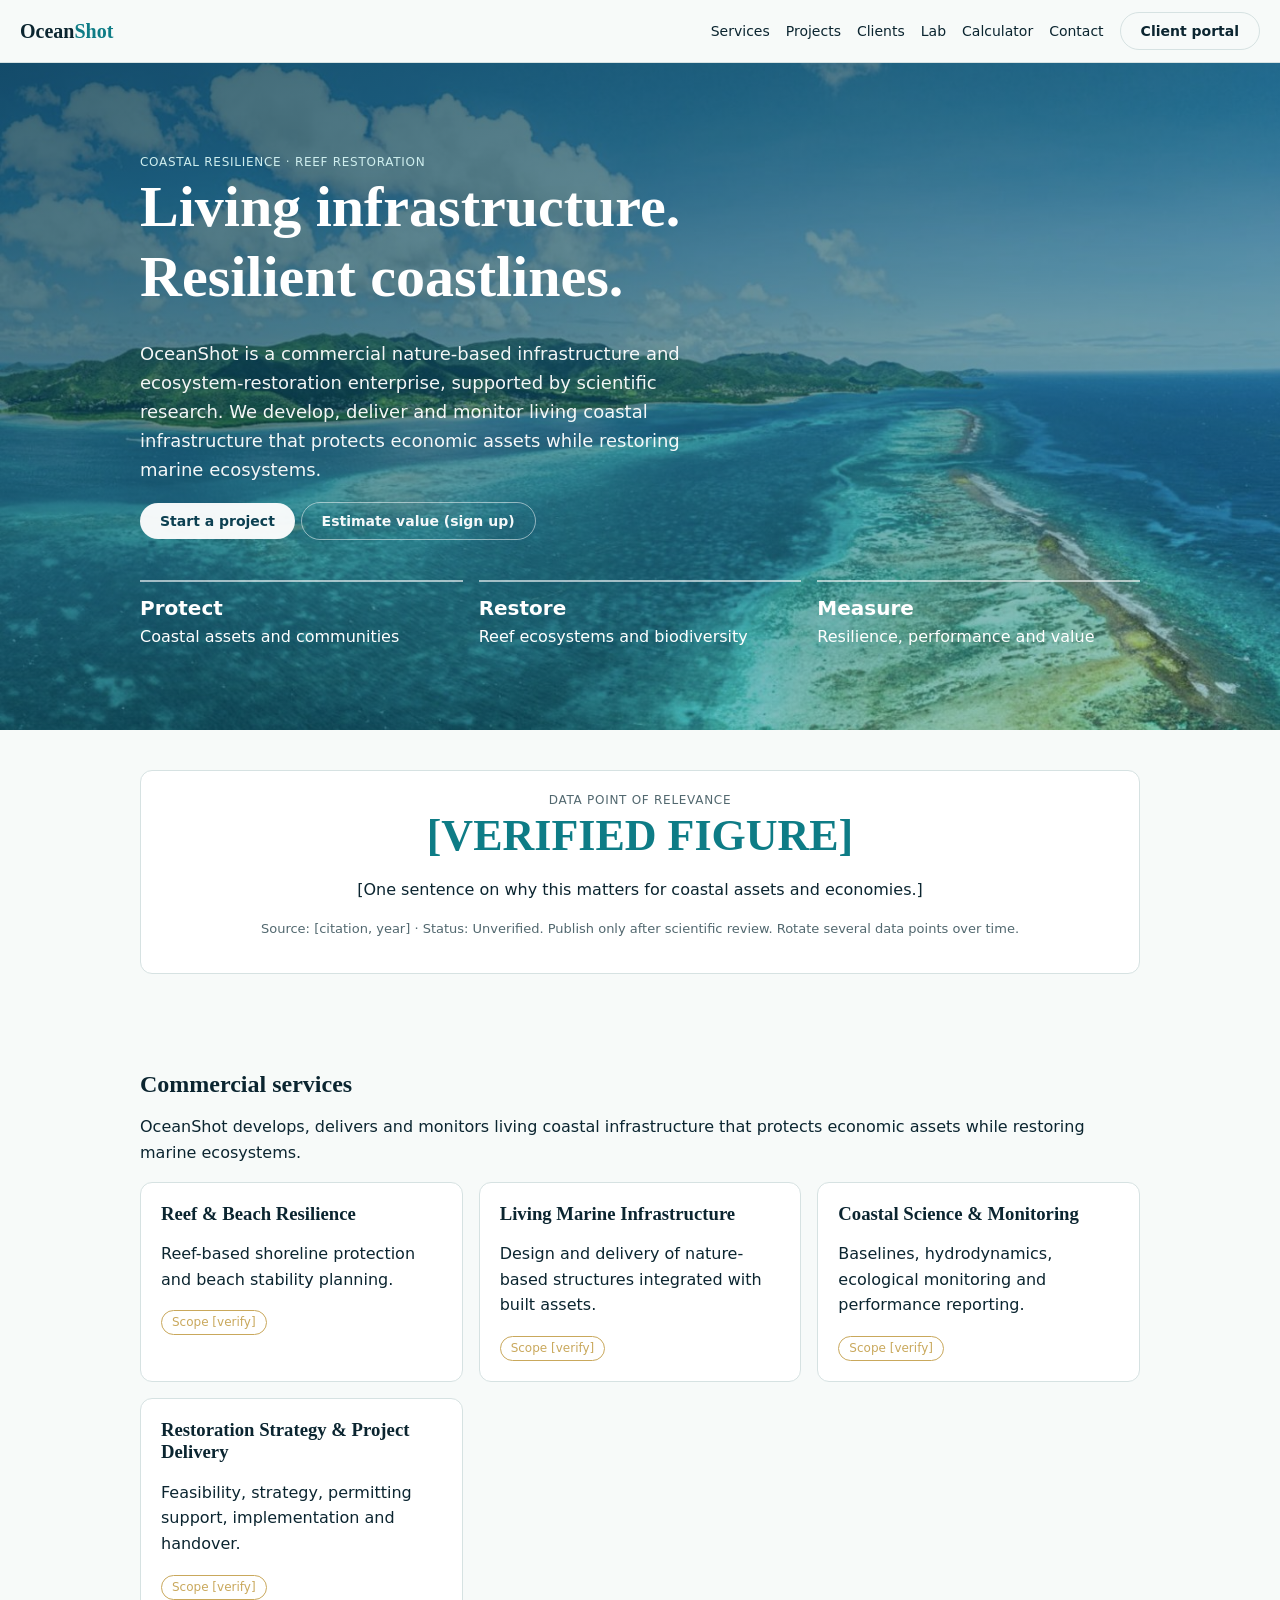
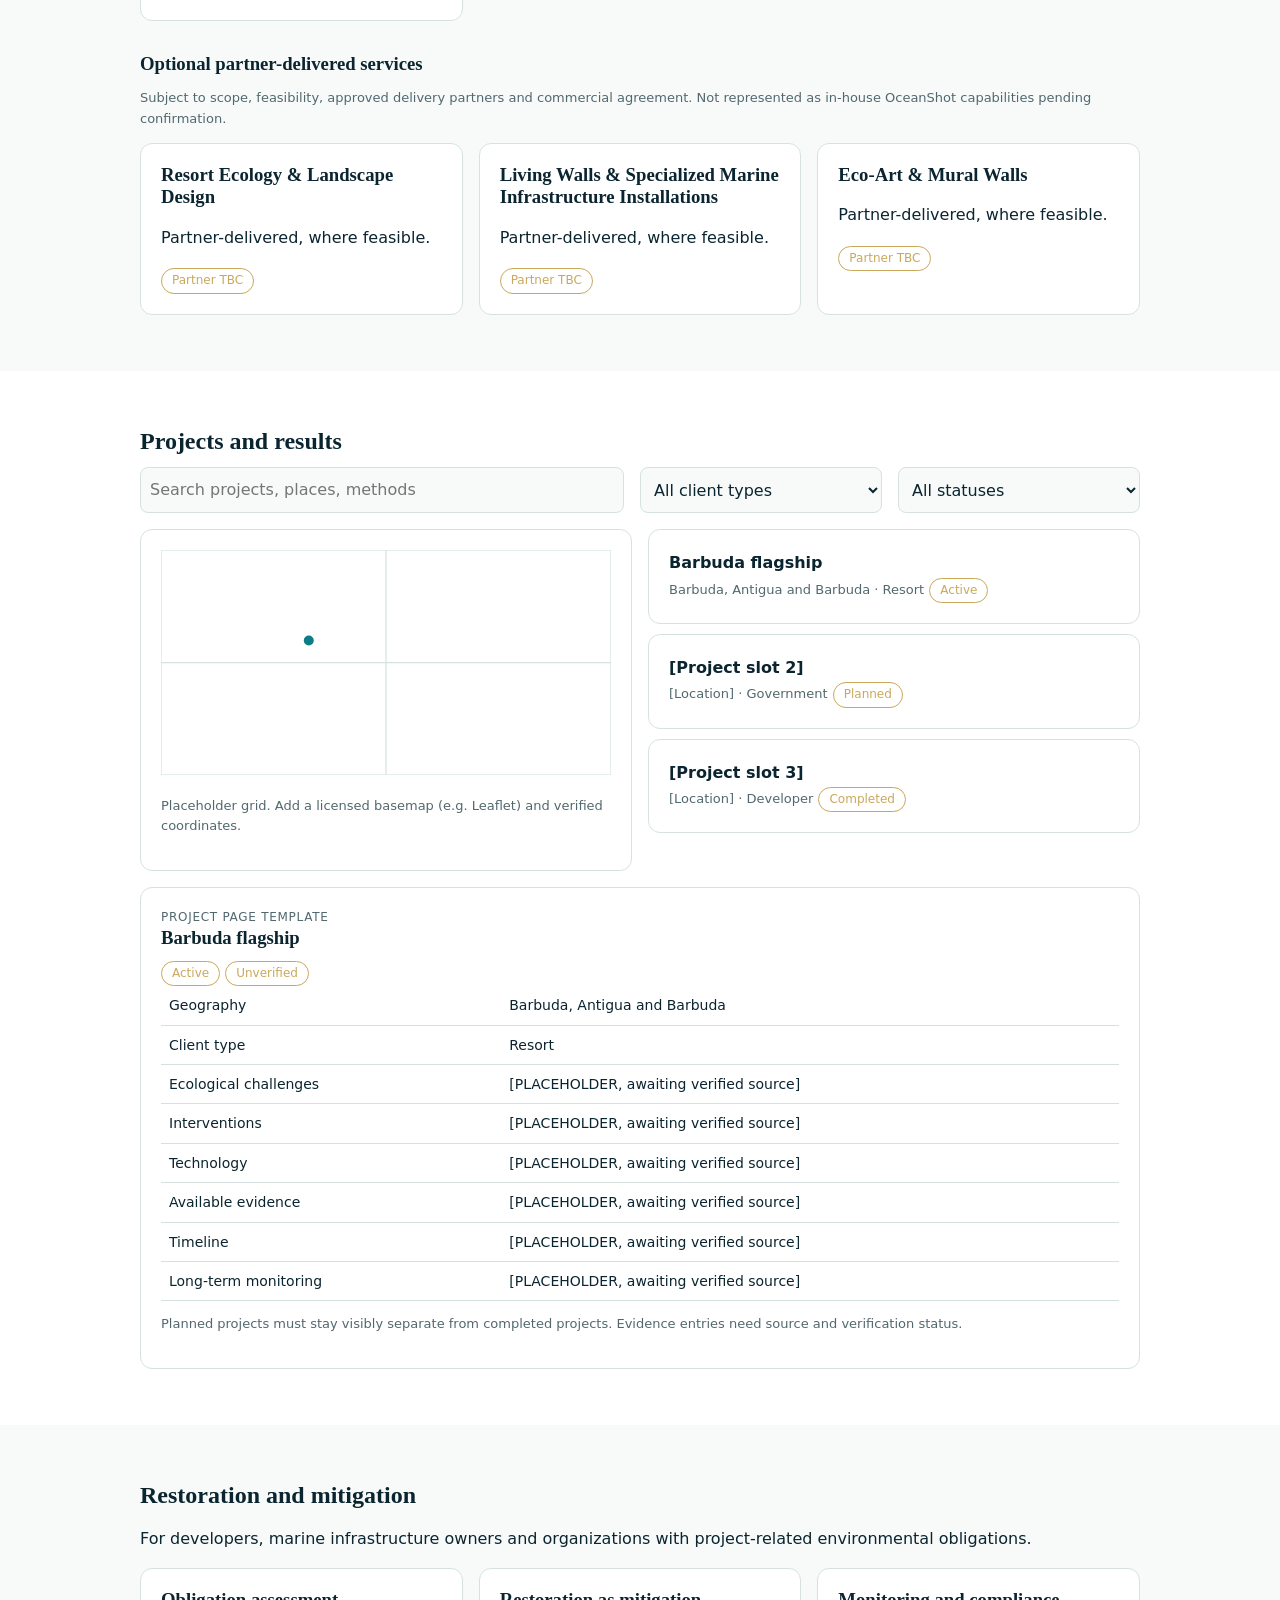
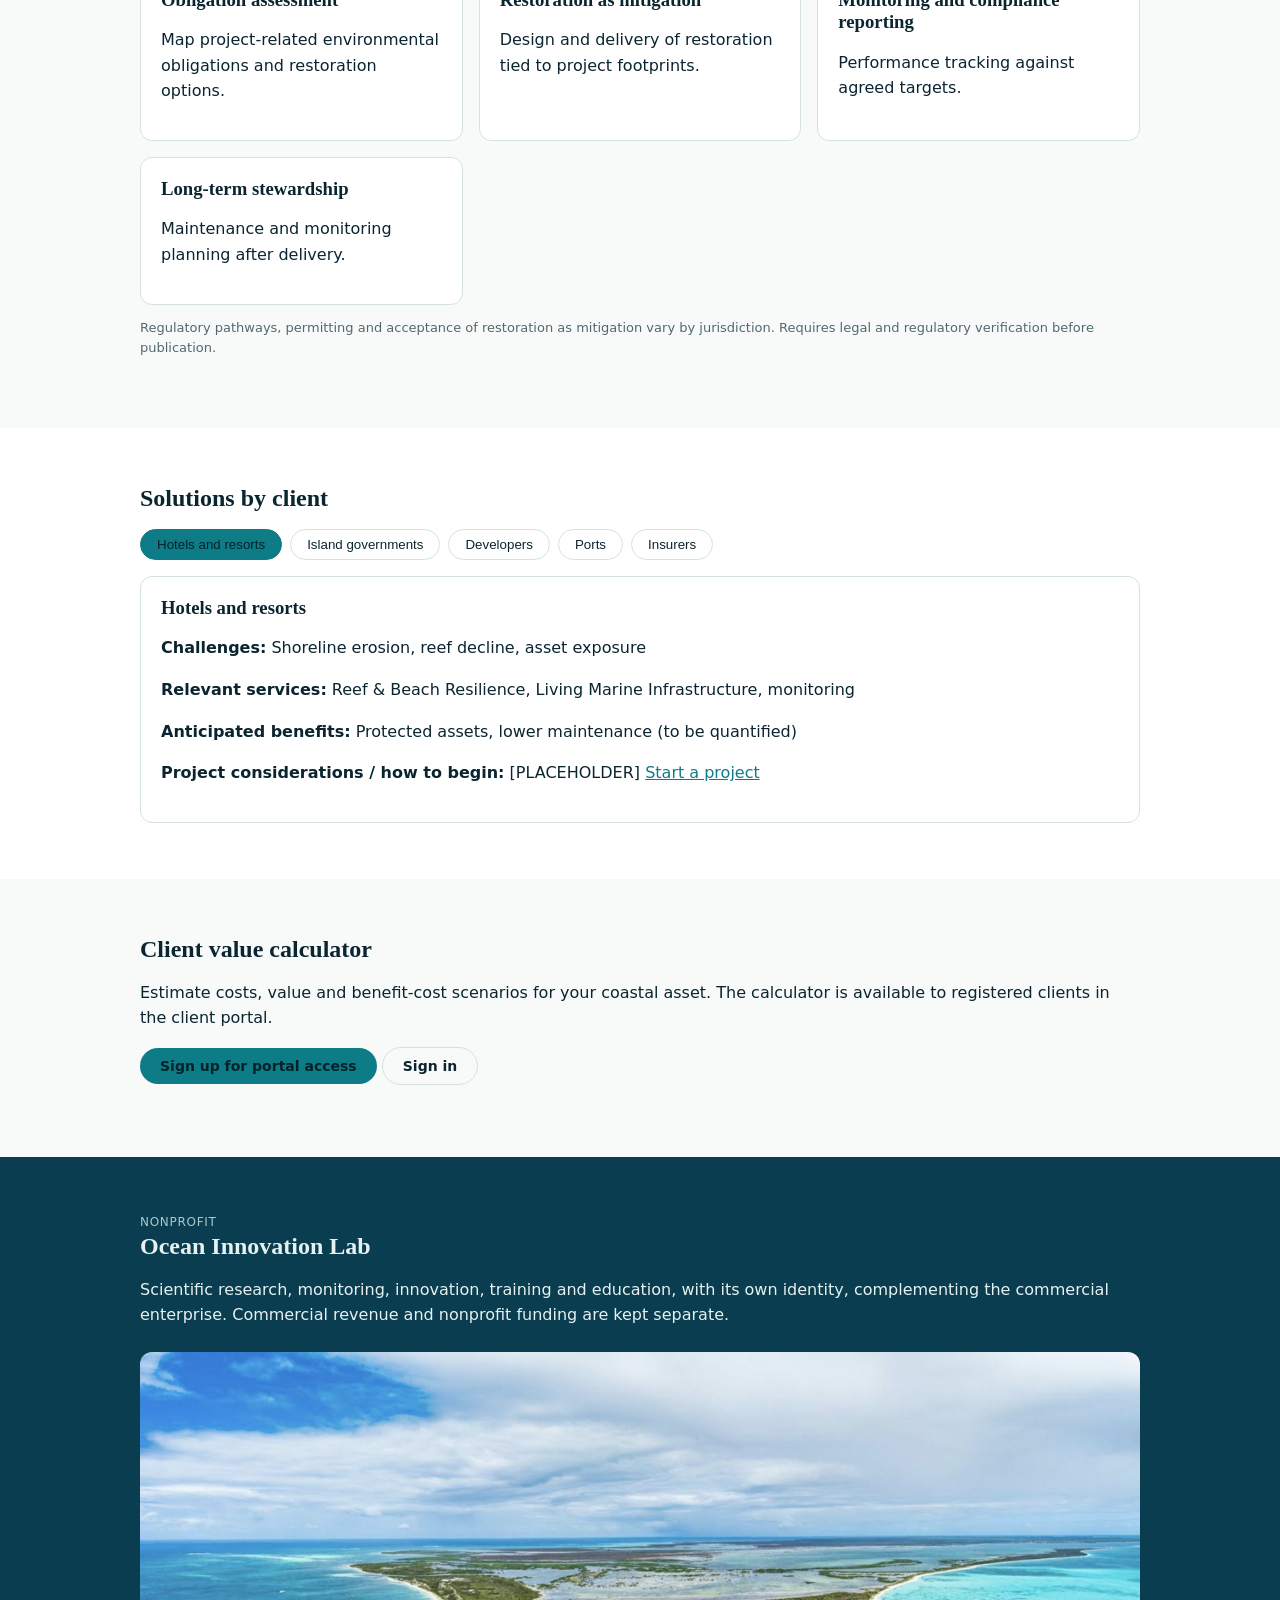
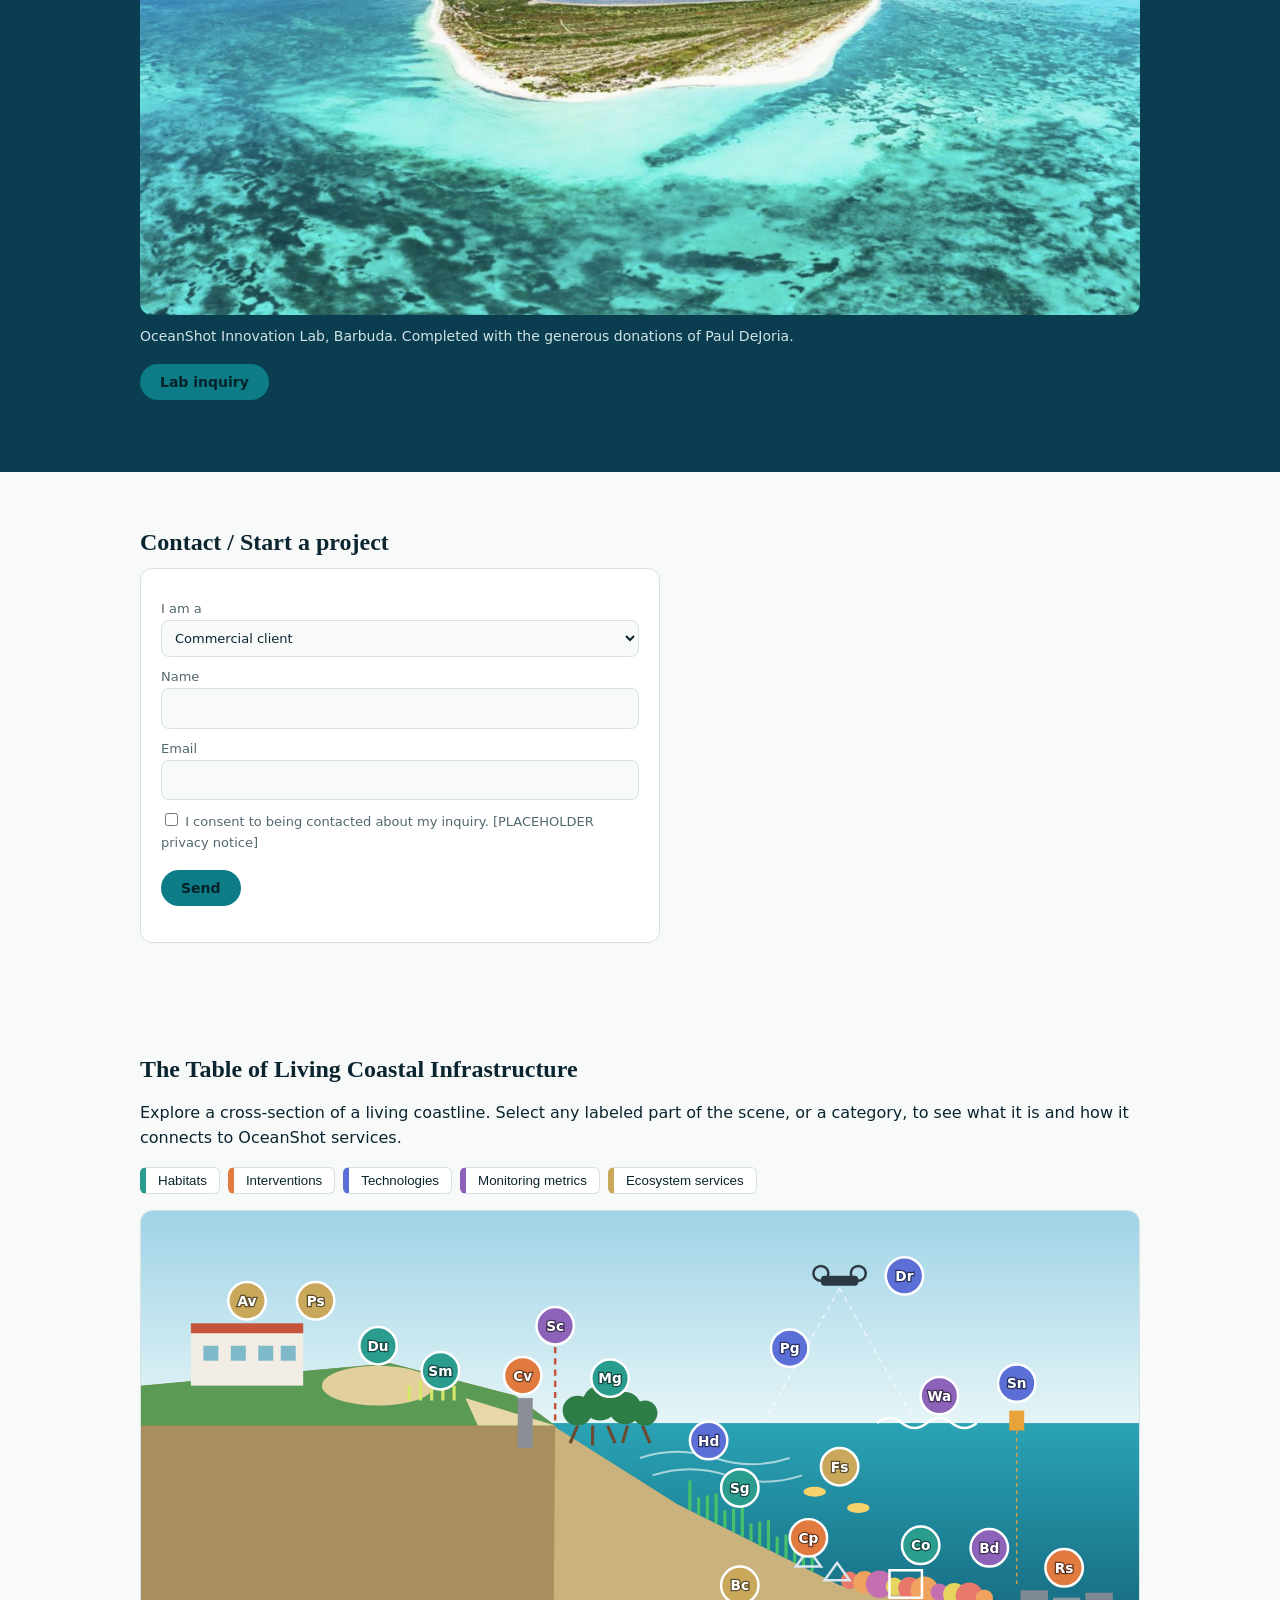
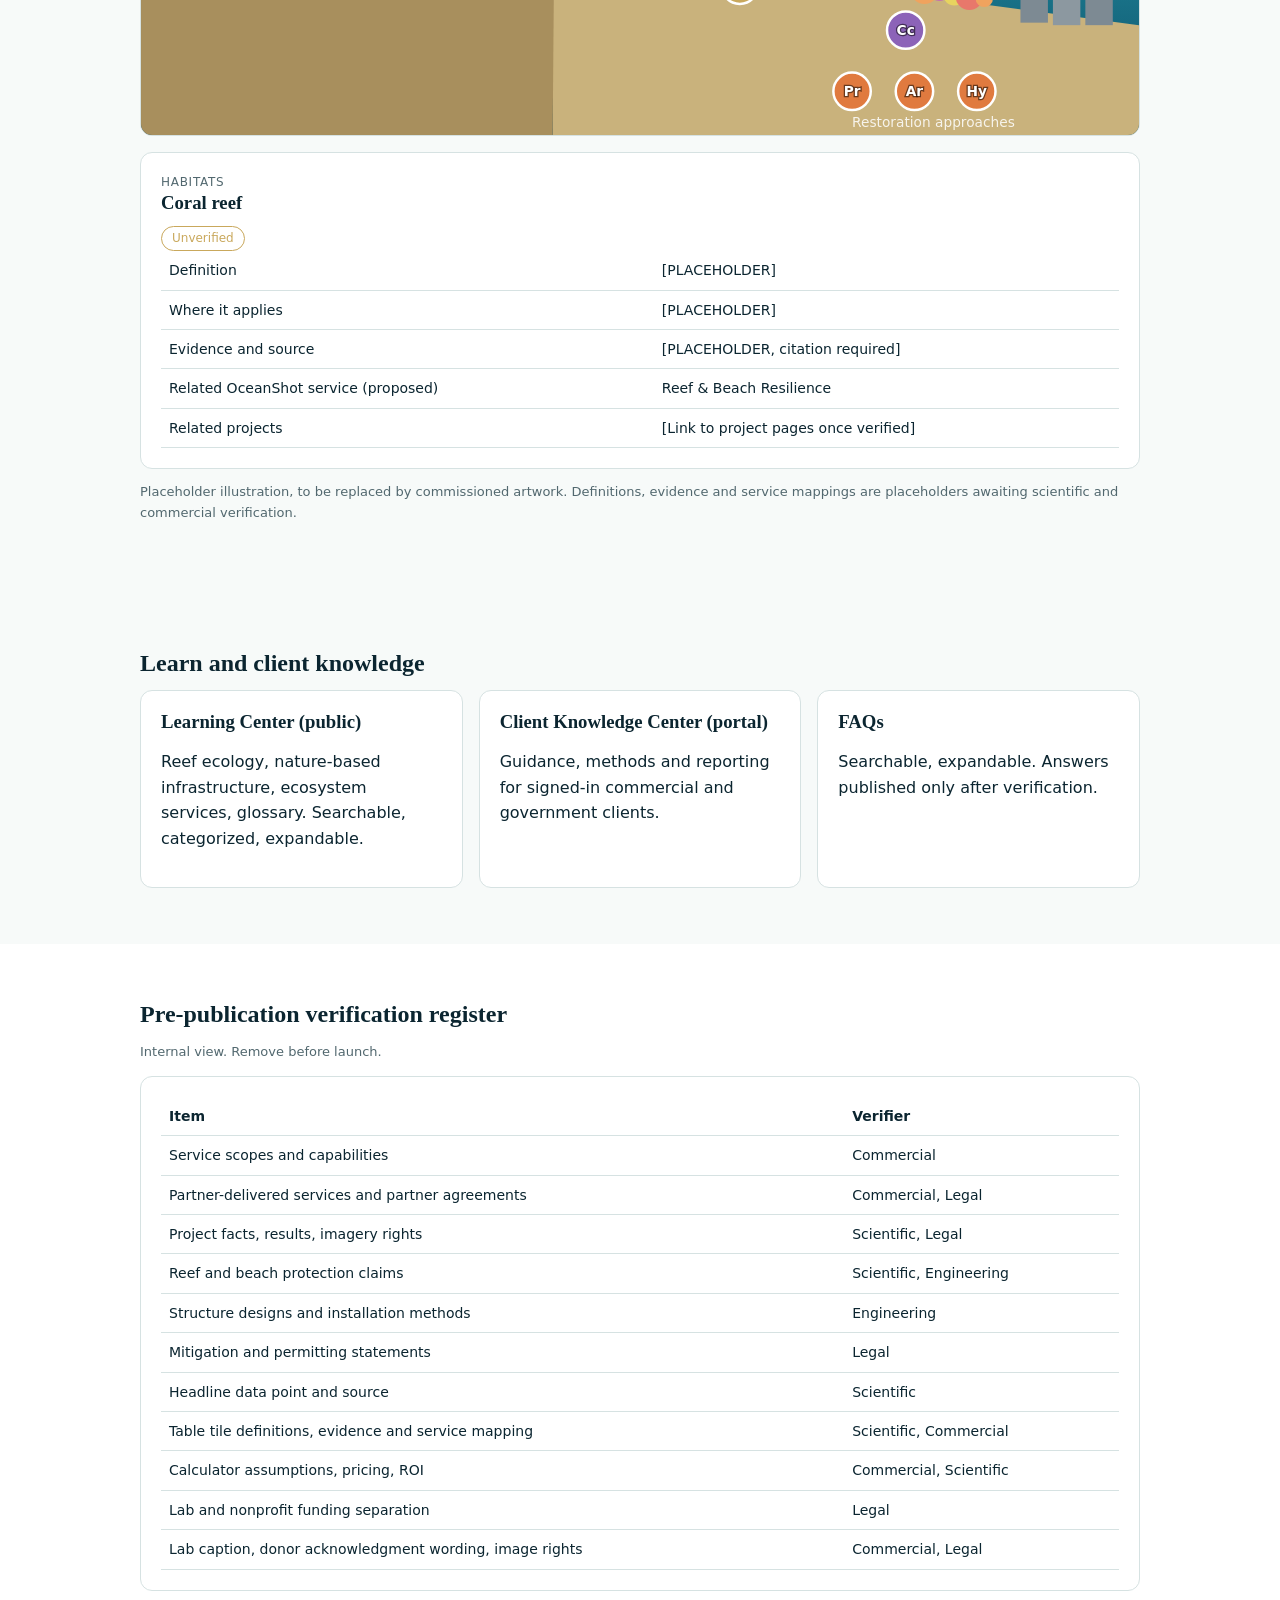
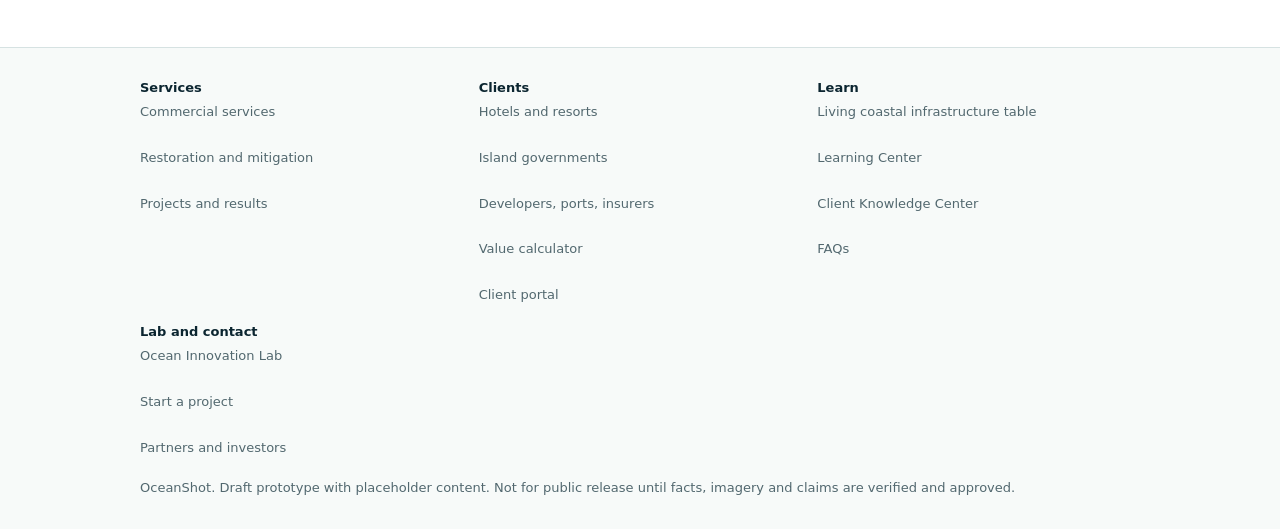
==== index.html @ cbbcb786 "Add files via upload" ====
<!DOCTYPE html>
<html lang="en"><head><meta charset="utf-8">
<meta name="viewport" content="width=device-width, initial-scale=1, viewport-fit=cover">
<title>OceanShot | Living infrastructure. Resilient coastlines.</title>
<meta name="description" content="OceanShot develops, delivers and monitors living coastal infrastructure that protects economic assets while restoring marine ecosystems.">
<meta property="og:title" content="OceanShot">
<meta property="og:description" content="Commercial nature-based infrastructure and ecosystem restoration, supported by scientific research.">
<meta property="og:image" content="assets/img/hero.jpg">
<link rel="stylesheet" href="assets/css/styles.css">
<script src="assets/js/main.js" defer></script>
</head><body>
<header><div class="logo">Ocean<span>Shot</span></div>
<nav><a href="#solutions" data-s>Services</a><a href="#projects" data-s>Projects</a><a href="#clients" data-s>Clients</a><a href="#lab" data-s>Lab</a><a href="#" id="navcalc">Calculator</a><a href="#contact" data-s>Contact</a></nav>
<button class="btn o" id="pbtn">Client portal</button></header>

<main id="site">
<div class="hero"><div class="wrap">
<div class="tag" style="color:#cfeeee">Coastal resilience · Reef restoration</div>
<h1>Living infrastructure. Resilient coastlines.</h1>
<p>OceanShot is a commercial nature-based infrastructure and ecosystem-restoration enterprise, supported by scientific research. We develop, deliver and monitor living coastal infrastructure that protects economic assets while restoring marine ecosystems.</p>
<p><a class="btn" href="#contact">Start a project</a> <button class="btn o" id="signup0">Estimate value (sign up)</button></p>
<div class="pmr"><div><b>Protect</b>Coastal assets and communities</div><div><b>Restore</b>Reef ecosystems and biodiversity</div><div><b>Measure</b>Resilience, performance and value</div></div>
</div></div>

<section id="datapoint" style="padding:40px 0"><div class="wrap"><div class="card" style="text-align:center"><div class="tag">Data point of relevance</div>
<div class="out" style="font-size:44px">[VERIFIED FIGURE]</div>
<p>[One sentence on why this matters for coastal assets and economies.]</p>
<p class="note">Source: [citation, year] · Status: Unverified. Publish only after scientific review. Rotate several data points over time.</p></div></div></section>

<section id="solutions"><div class="wrap"><h2>Commercial services</h2>
<p>OceanShot develops, delivers and monitors living coastal infrastructure that protects economic assets while restoring marine ecosystems.</p>
<div class="grid" id="svc"></div>
<h3 style="margin-top:32px">Optional partner-delivered services</h3>
<p class="note">Subject to scope, feasibility, approved delivery partners and commercial agreement. Not represented as in-house OceanShot capabilities pending confirmation.</p>
<div class="grid" id="opt"></div></div></section>

<section id="projects" style="background:var(--surf)"><div class="wrap"><h2>Projects and results</h2>
<div class="grid" style="grid-template-columns:2fr 1fr 1fr"><input id="q" placeholder="Search projects, places, methods"><select id="fc"><option value="">All client types</option><option>Resort</option><option>Government</option><option>Developer</option><option>Port</option><option>Insurer</option></select><select id="fs"><option value="">All statuses</option><option>Completed</option><option>Active</option><option>Planned</option></select></div>
<div class="grid" style="margin-top:16px;grid-template-columns:1fr 1fr"><div class="card"><svg id="map" viewBox="0 0 360 180" width="100%" role="img" aria-label="Project map"><rect width="360" height="180" fill="none" stroke="var(--line)"/><line x1="0" y1="90" x2="360" y2="90" stroke="var(--line)"/><line x1="180" y1="0" x2="180" y2="180" stroke="var(--line)"/></svg><p class="note">Placeholder grid. Add a licensed basemap (e.g. Leaflet) and verified coordinates.</p></div><div><div id="plist"></div></div></div>
<div class="card" id="pp" style="margin-top:16px"></div></div></section>

<section id="mitigation"><div class="wrap"><h2>Restoration and mitigation</h2>
<p>For developers, marine infrastructure owners and organizations with project-related environmental obligations.</p>
<div class="grid" id="mit"></div>
<p class="note">Regulatory pathways, permitting and acceptance of restoration as mitigation vary by jurisdiction. Requires legal and regulatory verification before publication.</p></div></section>

<section id="clients" style="background:var(--surf)"><div class="wrap"><h2>Solutions by client</h2><div class="ptabs" id="ctabs"></div><div class="card" id="cpane"></div></div></section>

<section id="calc"><div class="wrap"><h2>Client value calculator</h2>
<p>Estimate costs, value and benefit-cost scenarios for your coastal asset. The calculator is available to registered clients in the client portal.</p>
<p><button class="btn" id="signup1">Sign up for portal access</button> <button class="btn o" id="signin1">Sign in</button></p></div></section>

<section id="lab" class="lab"><div class="wrap"><div class="tag">Nonprofit</div><h2>Ocean Innovation Lab</h2>
<p>Scientific research, monitoring, innovation, training and education, with its own identity, complementing the commercial enterprise. Commercial revenue and nonprofit funding are kept separate.</p>
<figure><img src="assets/img/barbuda.jpg" alt="Aerial view of the Barbuda coastline, white sand beach and turquoise reef lagoon" loading="lazy"><figcaption>OceanShot Innovation Lab, Barbuda. Completed with the generous donations of Paul DeJoria.</figcaption></figure>
<p><a class="btn" href="#contact">Lab inquiry</a></p></div></section>

<section id="contact"><div class="wrap"><h2>Contact / Start a project</h2>
<div class="card" style="max-width:520px"><label>I am a<select><option>Commercial client</option><option>Government</option><option>Investor</option><option>Scientific collaborator</option><option>Educator</option><option>Other</option></select></label>
<label>Name<input></label><label>Email<input type="email"></label>
<label><input type="checkbox" style="width:auto"> I consent to being contacted about my inquiry. [PLACEHOLDER privacy notice]</label>
<p><button class="btn" onclick="this.textContent='Prototype: form not connected'">Send</button></p></div></div></section>
</main>

<main id="portal"><div class="wrap">
<div id="login" class="card" style="max-width:420px"><h2 id="lt">Client portal</h2>
<p class="note">Prototype. No real authentication. Connect a secure identity provider before any client data is used.</p>
<div id="sf" style="display:none"><label>Name<input></label><label>Organization and client type<input placeholder="e.g. resort, government, developer"></label></div><label>Email<input id="em" type="email" placeholder="client@example.com"></label>
<label>Password<input type="password"></label>
<p><button class="btn" id="go">Sign in (demo)</button> <a href="#" id="tog" class="note">New client? Request access</a> <button class="btn o" id="back">Back to site</button></p></div>
<div id="dash" style="display:none">
<h2>Welcome, <span id="who">client</span></h2><p class="note">Sample data. All values are placeholders.</p>
<div class="ptabs"><button class="on" data-p="p1">Overview</button><button data-p="p2">Documents</button><button data-p="p3">Calculator</button><button data-p="p4">Messages</button><button id="out">Sign out</button></div>
<div class="pane on" id="p1"><div class="grid">
<div class="card"><div class="tag">Project</div><h3>[Project name]</h3><span class="pill">Status: Planned</span></div>
<div class="card"><div class="tag">Phase progress</div><div class="bar"><i style="width:25%"></i></div><p class="note">Intake, diagnostic, proposal, delivery, monitoring</p></div>
<div class="card"><div class="tag">Next step</div><p>[PLACEHOLDER]</p></div></div></div>
<div class="pane" id="p2"><div class="card"><table><tr><th>Document</th><th>Status</th></tr><tr><td>Client assessment questionnaire</td><td>Template</td></tr><tr><td>Coastal resilience diagnostic</td><td>Template</td></tr><tr><td>Commercial proposal</td><td>Template</td></tr><tr><td>Client ROI summary</td><td>Template</td></tr></table></div></div>
<div class="pane" id="p3"><p class="note">Illustrative only. All defaults below are placeholder assumptions, not OceanShot pricing, ecological performance, or projected returns. Replace with verified inputs before any client use.</p>
<div class="grid"><div class="card">
<label>Client type<select id="ctype"><option>Hotel or resort</option><option>Government</option><option>Developer</option><option>Port</option><option>Insurer</option></select></label>
<label>Annual damage and maintenance cost (USD)<input id="dmg" type="number" value="100000"></label>
<label>Project cost (USD) [placeholder]<input id="cost" type="number" value="500000"></label>
<label>Annual monitoring cost (USD) [placeholder]<input id="mon" type="number" value="20000"></label>
<label>Assumed annual loss reduction, % [placeholder]<input id="red" type="number" value="30"></label>
<label>Discount rate, %<input id="dr" type="number" value="5"></label>
<label>Scenario<select id="scen"><option value="0.5">Conservative</option><option value="1" selected>Base case</option><option value="1.5">Optimistic</option></select></label>
</div><div class="card"><table id="res"></table><p class="note">Projection, not observed outcome. Sources of uncertainty: reef recovery rate, storm frequency, cost data, discount rate.</p></div></div></div></div>
<div class="pane" id="p4"><div class="card"><p>Secure messaging with the OceanShot team. [Not connected]</p></div></div>
</div></main>

<section id="table"><div class="wrap"><h2>The Table of Living Coastal Infrastructure</h2>
<p>Explore a cross-section of a living coastline. Select any labeled part of the scene, or a category, to see what it is and how it connects to OceanShot services.</p>
<div class="lg" id="tlg"></div><svg id="sc" viewBox="0 0 800 420" width="100%" role="group" aria-label="Interactive coastal scene. Select a labeled part for details.">
<defs><linearGradient id="sk" x1="0" y1="0" x2="0" y2="1"><stop offset="0" stop-color="#9fd3e6"/><stop offset="1" stop-color="#e6f5f7"/></linearGradient><linearGradient id="sw" x1="0" y1="0" x2="0" y2="1"><stop offset="0" stop-color="#2aa3b5"/><stop offset="1" stop-color="#0b4a63"/></linearGradient></defs>
<rect width="800" height="172" fill="url(#sk)"/><rect y="170" width="800" height="250" fill="url(#sw)"/>
<polygon points="330,172 430,235 560,300 800,332 800,420 330,420" fill="#c9b27c"/>
<polygon points="0,140 200,122 300,148 332,172 330,420 0,420" fill="#a88f5d"/>
<polygon points="0,140 200,122 300,148 332,172 0,172" fill="#5b9a55"/>
<g data-i="21"><rect x="40" y="96" width="90" height="44" fill="#f1ede4"/><rect x="40" y="90" width="90" height="8" fill="#c4553b"/><g fill="#7fb8c9"><rect x="50" y="108" width="12" height="12"/><rect x="72" y="108" width="12" height="12"/><rect x="94" y="108" width="12" height="12"/><rect x="112" y="108" width="12" height="12"/></g></g>
<g data-i="4"><ellipse cx="190" cy="140" rx="45" ry="16" fill="#e2cf9c"/><polygon points="260,150 332,172 270,172" fill="#e8d8a8"/></g>
<g data-i="3"><path d="M215 152v-12M224 152v-16M233 152v-11M242 152v-15M251 152v-12" stroke="#d6e86a" stroke-width="2.5" fill="none"/></g>
<g data-i="10"><rect x="302" y="150" width="12" height="40" fill="#8a8f96"/></g>
<g data-i="2"><path d="M350 172l-6 14M362 172v16M374 172l6 14M390 172l-4 14M402 172l6 14" stroke="#6b4a2f" stroke-width="2.5" fill="none"/><g fill="#2f7d46"><circle cx="350" cy="160" r="12"/><circle cx="368" cy="154" r="14"/><circle cx="388" cy="158" r="13"/><circle cx="404" cy="162" r="10"/></g></g>
<g data-i="1" id="sg" stroke="#47c26a" stroke-width="2.5" fill="none"></g>
<g data-i="0" id="cr"></g>
<g data-i="6"><rect x="705" y="304" width="22" height="26" fill="#7d8a93"/><rect x="731" y="310" width="22" height="22" fill="#8c98a0"/><rect x="757" y="306" width="22" height="26" fill="#7d8a93"/></g>
<g data-i="5" stroke="#d9e8ef" fill="none" stroke-width="2"><path d="M525 285l10-14 10 14zM548 296l10-14 10 14z"/></g>
<g data-i="11"><rect x="545" y="52" width="30" height="8" rx="3" fill="#2b3a42"/><circle cx="545" cy="50" r="6" fill="none" stroke="#2b3a42" stroke-width="2"/><circle cx="575" cy="50" r="6" fill="none" stroke="#2b3a42" stroke-width="2"/></g>
<g data-i="12" stroke="#fff" stroke-dasharray="4 4" opacity=".8" fill="none"><path d="M560 62L500 168M560 62L620 168"/></g>
<g data-i="13" stroke="#fff" opacity=".6" fill="none" stroke-width="1.5"><path d="M400 198q30-10 60 0t60 0M410 212q30-10 60 0t60 0"/></g>
<g data-i="14"><rect x="696" y="160" width="12" height="16" fill="#e8a43a"/><line x1="702" y1="176" x2="702" y2="300" stroke="#e8a43a" stroke-dasharray="3 3"/></g>
<g data-i="17" stroke="#fff" fill="none" stroke-width="2"><path d="M590 170q10-8 20 0t20 0t20 0t20 0"/></g>
<g data-i="20" fill="#f6d26b"><ellipse cx="540" cy="225" rx="9" ry="4"/><ellipse cx="575" cy="238" rx="9" ry="4"/></g>
<g data-i="18" stroke="#c4553b" stroke-dasharray="5 4" stroke-width="2"><line x1="332" y1="100" x2="332" y2="172"/></g>
<g data-i="15" fill="none" stroke="#fff" stroke-width="2"><rect x="600" y="288" width="26" height="22"/></g>
<text x="570" y="414" fill="#fff" font-size="11" opacity=".85">Restoration approaches</text>
</svg>
<div class="card" id="td" aria-live="polite"></div>
<p class="note">Placeholder illustration, to be replaced by commissioned artwork. Definitions, evidence and service mappings are placeholders awaiting scientific and commercial verification.</p></div></section>
<section id="learn"><div class="wrap"><h2>Learn and client knowledge</h2><div class="grid">
<div class="card"><h3>Learning Center (public)</h3><p>Reef ecology, nature-based infrastructure, ecosystem services, glossary. Searchable, categorized, expandable.</p></div>
<div class="card"><h3>Client Knowledge Center (portal)</h3><p>Guidance, methods and reporting for signed-in commercial and government clients.</p></div>
<div class="card"><h3>FAQs</h3><p>Searchable, expandable. Answers published only after verification.</p></div></div></div></section>
<section id="reg" style="background:var(--surf)"><div class="wrap"><h2>Pre-publication verification register</h2><p class="note">Internal view. Remove before launch.</p><div class="card"><table id="vr"></table></div></div></section>
<footer><div class="wrap"><div class="grid" style="margin-bottom:20px">
<div><b>Services</b><br><a href="#solutions" data-s>Commercial services</a><br><a href="#mitigation" data-s>Restoration and mitigation</a><br><a href="#projects" data-s>Projects and results</a></div>
<div><b>Clients</b><br><a href="#clients" data-s>Hotels and resorts</a><br><a href="#clients" data-s>Island governments</a><br><a href="#clients" data-s>Developers, ports, insurers</a><br><a href="#" id="fcalc">Value calculator</a><br><a href="#" id="fport">Client portal</a></div>
<div><b>Learn</b><br><a href="#table" data-s>Living coastal infrastructure table</a><br><a href="#learn" data-s>Learning Center</a><br><a href="#learn" data-s>Client Knowledge Center</a><br><a href="#learn" data-s>FAQs</a></div>
<div><b>Lab and contact</b><br><a href="#lab" data-s>Ocean Innovation Lab</a><br><a href="#contact" data-s>Start a project</a><br><a href="#contact" data-s>Partners and investors</a></div></div>
OceanShot. Draft prototype with placeholder content. Not for public release until facts, imagery and claims are verified and approved.</div></footer>
</body></html>
---- assets/css/styles.css ----
:root{--bg:#f7faf9;--surf:#fff;--ink:#0b2530;--mute:#52686f;--line:#d6e2e2;--teal:#0e7c86;--deep:#0a3d4f;--sand:#c9a85c;--ok:#1d7a4d;box-sizing:border-box;padding-top:env(safe-area-inset-top,0px);padding-bottom:env(safe-area-inset-bottom,0px)}
@media (prefers-color-scheme:dark){:root:not([data-theme="light"]){--bg:#071a21;--surf:#0d2630;--ink:#e6f1f1;--mute:#93aeb3;--line:#1d3f4a;--teal:#3fc1c9;--deep:#0a3d4f;--sand:#d9bb70;--ok:#5fd19a}}
:root[data-theme="dark"]{--bg:#071a21;--surf:#0d2630;--ink:#e6f1f1;--mute:#93aeb3;--line:#1d3f4a;--teal:#3fc1c9;--deep:#0a3d4f;--sand:#d9bb70;--ok:#5fd19a}
*{box-sizing:border-box}html{scroll-padding-top:70px}
body{margin:0;background:var(--bg);color:var(--ink);font:16px/1.6 system-ui,-apple-system,"Segoe UI",sans-serif}
h1,h2,h3{font-family:Georgia,"Times New Roman",serif;line-height:1.2;margin:0 0 .5em}
a{color:var(--teal)}
header{position:sticky;top:0;z-index:5;background:var(--bg);border-bottom:1px solid var(--line);display:flex;align-items:center;gap:16px;padding:12px 20px;flex-wrap:wrap}
.logo{font:700 20px Georgia,serif;margin-right:auto}.logo span{color:var(--teal)}
nav{display:flex;gap:16px;flex-wrap:wrap;font-size:14px}nav a{text-decoration:none;color:var(--ink)}
.btn{background:var(--teal);color:#04222a;border:0;border-radius:999px;padding:10px 20px;font:600 14px system-ui;cursor:pointer;text-decoration:none;display:inline-block}
.btn.o{background:none;color:var(--ink);border:1px solid var(--line)}
.wrap{max-width:1040px;margin:0 auto;padding:0 20px}
.hero{background:linear-gradient(160deg,rgba(10,61,79,.8),rgba(14,124,134,.35)),url(../img/hero.jpg) center/cover no-repeat #0a3d4f;color:#fff;padding:90px 0 80px}
.hero h1{font-size:clamp(34px,6vw,58px);max-width:700px}.hero p{max-width:600px;font-size:18px;opacity:.95}
.hero .btn{background:#fff;color:#0a3d4f}.hero .btn.o{background:none;color:#fff;border-color:#ffffff88}
.pmr{display:grid;grid-template-columns:repeat(auto-fit,minmax(200px,1fr));gap:16px;margin-top:40px}
.pmr div{border-top:2px solid #ffffff99;padding-top:10px}.pmr b{font-size:20px;display:block}
section{padding:56px 0}
.grid{display:grid;grid-template-columns:repeat(auto-fit,minmax(240px,1fr));gap:16px}
.card{background:var(--surf);border:1px solid var(--line);border-radius:12px;padding:20px}
.tag{font-size:12px;letter-spacing:.06em;text-transform:uppercase;color:var(--mute)}
.pill{display:inline-block;font-size:12px;border:1px solid var(--sand);color:var(--sand);border-radius:999px;padding:2px 10px}
.note{font-size:13px;color:var(--mute)}
label{display:block;font-size:13px;color:var(--mute);margin-top:10px}
input,select{width:100%;padding:9px;border:1px solid var(--line);border-radius:8px;background:var(--bg);color:var(--ink);font:inherit}
table{width:100%;border-collapse:collapse;font-size:14px}td,th{padding:8px;border-bottom:1px solid var(--line);text-align:left}
.out{font:700 26px Georgia,serif;color:var(--teal)}
.lab{background:var(--deep);color:#e6f1f1}.lab .tag,.lab .note{color:#a9c8cc}
footer a{display:block;text-decoration:none;color:var(--mute);margin-top:4px}footer b{color:var(--ink)}footer{border-top:1px solid var(--line);padding:30px 0;font-size:13px;color:var(--mute)}
#portal{display:none;padding:32px 0}
.ptabs{display:flex;gap:8px;flex-wrap:wrap;margin:16px 0}.ptabs button{border:1px solid var(--line);background:var(--surf);color:var(--ink);border-radius:999px;padding:7px 16px;cursor:pointer}
.ptabs button.on{background:var(--teal);color:#04222a;border-color:var(--teal)}
.pane{display:none}.pane.on{display:block}
.bar{height:8px;background:var(--line);border-radius:4px}.bar i{display:block;height:100%;width:0;background:var(--teal);border-radius:4px}
.tb{display:grid;grid-template-columns:repeat(auto-fill,minmax(92px,1fr));gap:8px;margin:16px 0}
.tl{background:var(--surf);border:1px solid var(--line);border-top:4px solid var(--c);border-radius:8px;padding:8px;cursor:pointer;text-align:left;color:var(--ink);font:inherit;min-height:88px}
.tl small{color:var(--mute);font-size:11px}.tl b{font:700 24px Georgia,serif;display:block}.tl span{font-size:12px;line-height:1.2;display:block}
.tl:focus-visible,.tl.on{outline:2px solid var(--teal)}.tl.dim{opacity:.25}
.lg{display:flex;gap:8px;flex-wrap:wrap}.lg button{border:1px solid var(--line);border-left:6px solid var(--c);background:var(--surf);color:var(--ink);padding:5px 12px;border-radius:6px;cursor:pointer}.lg button.on{outline:2px solid var(--teal)}
#sc{display:block;border:1px solid var(--line);border-radius:12px;margin:16px 0}#sc [data-i]{cursor:pointer}#sc .dim{opacity:.2}#sc .on{filter:drop-shadow(0 0 4px #fff)}#sc .bd:focus-visible circle{stroke:#000;stroke-width:3}

.lab figure{margin:24px 0 0}.lab img{width:100%;height:auto;border-radius:12px;display:block}.lab figcaption{font-size:14px;margin-top:10px;color:#cfe3e5}
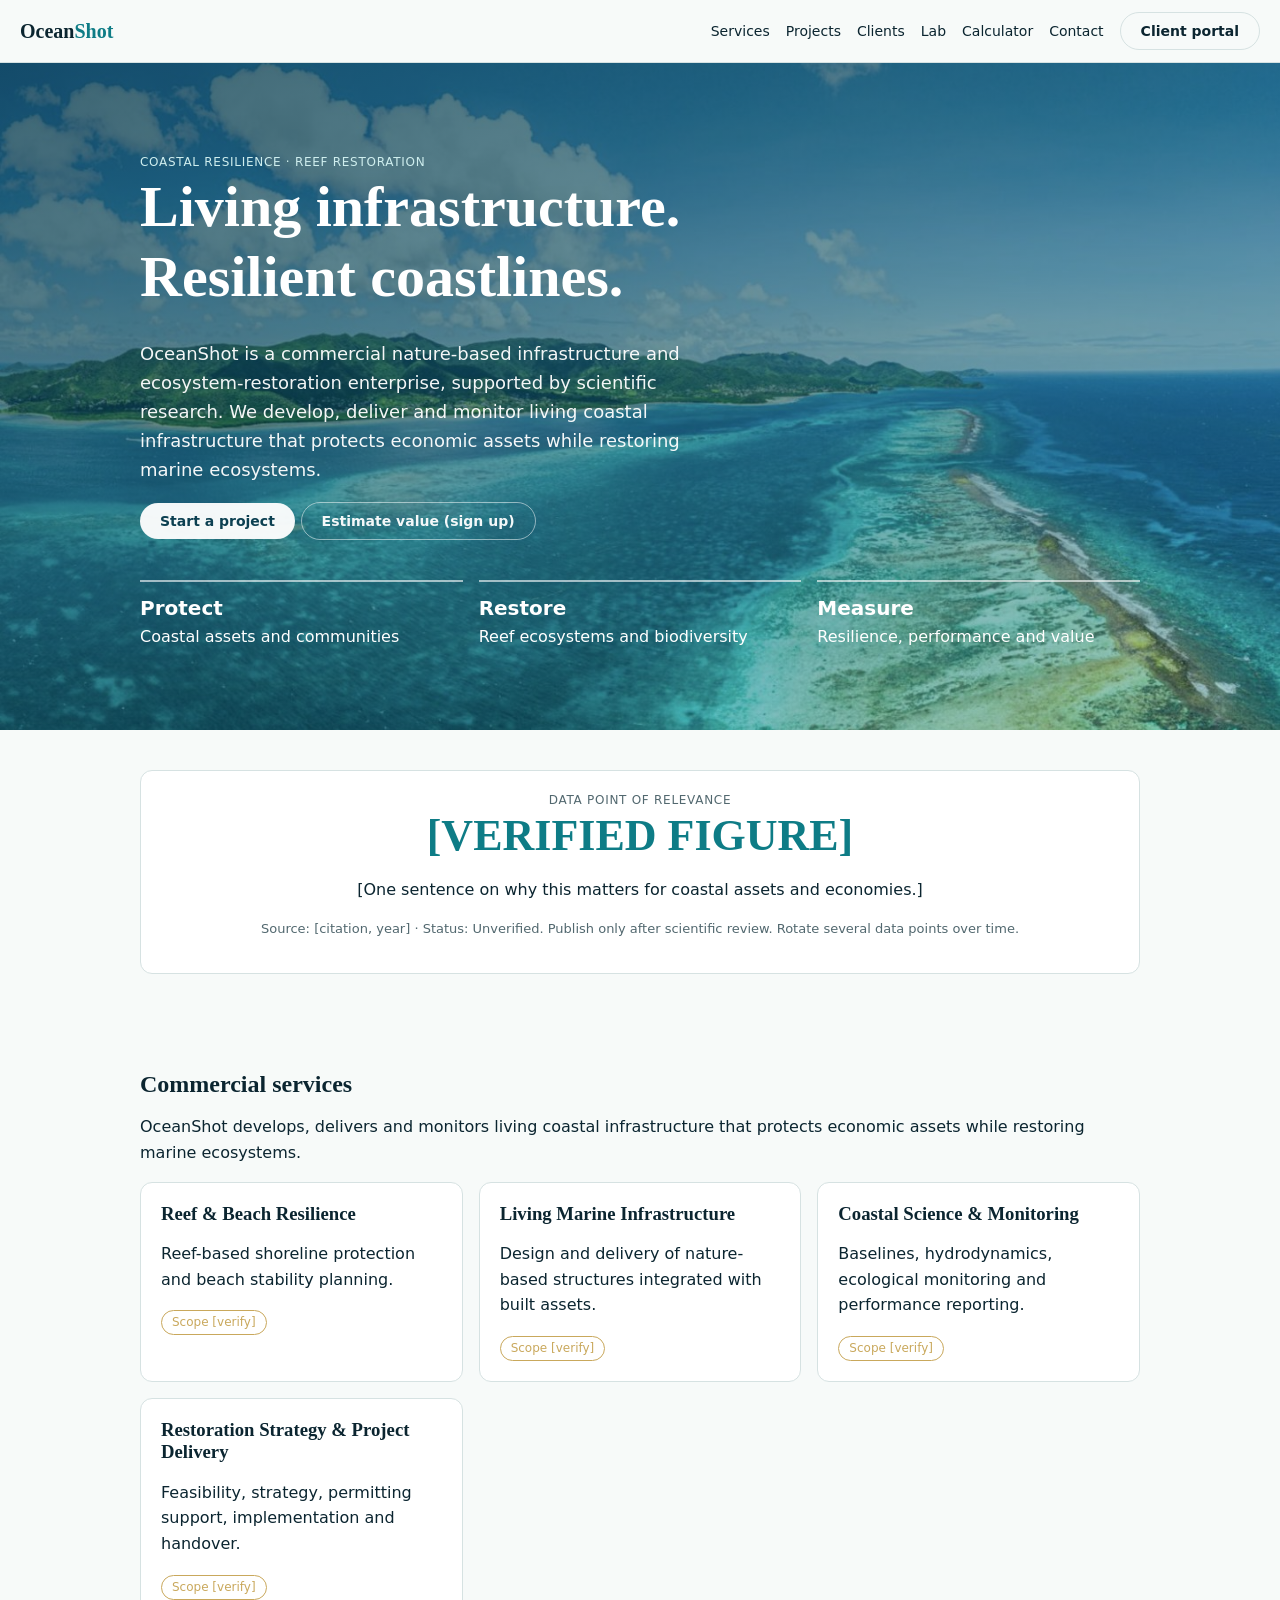
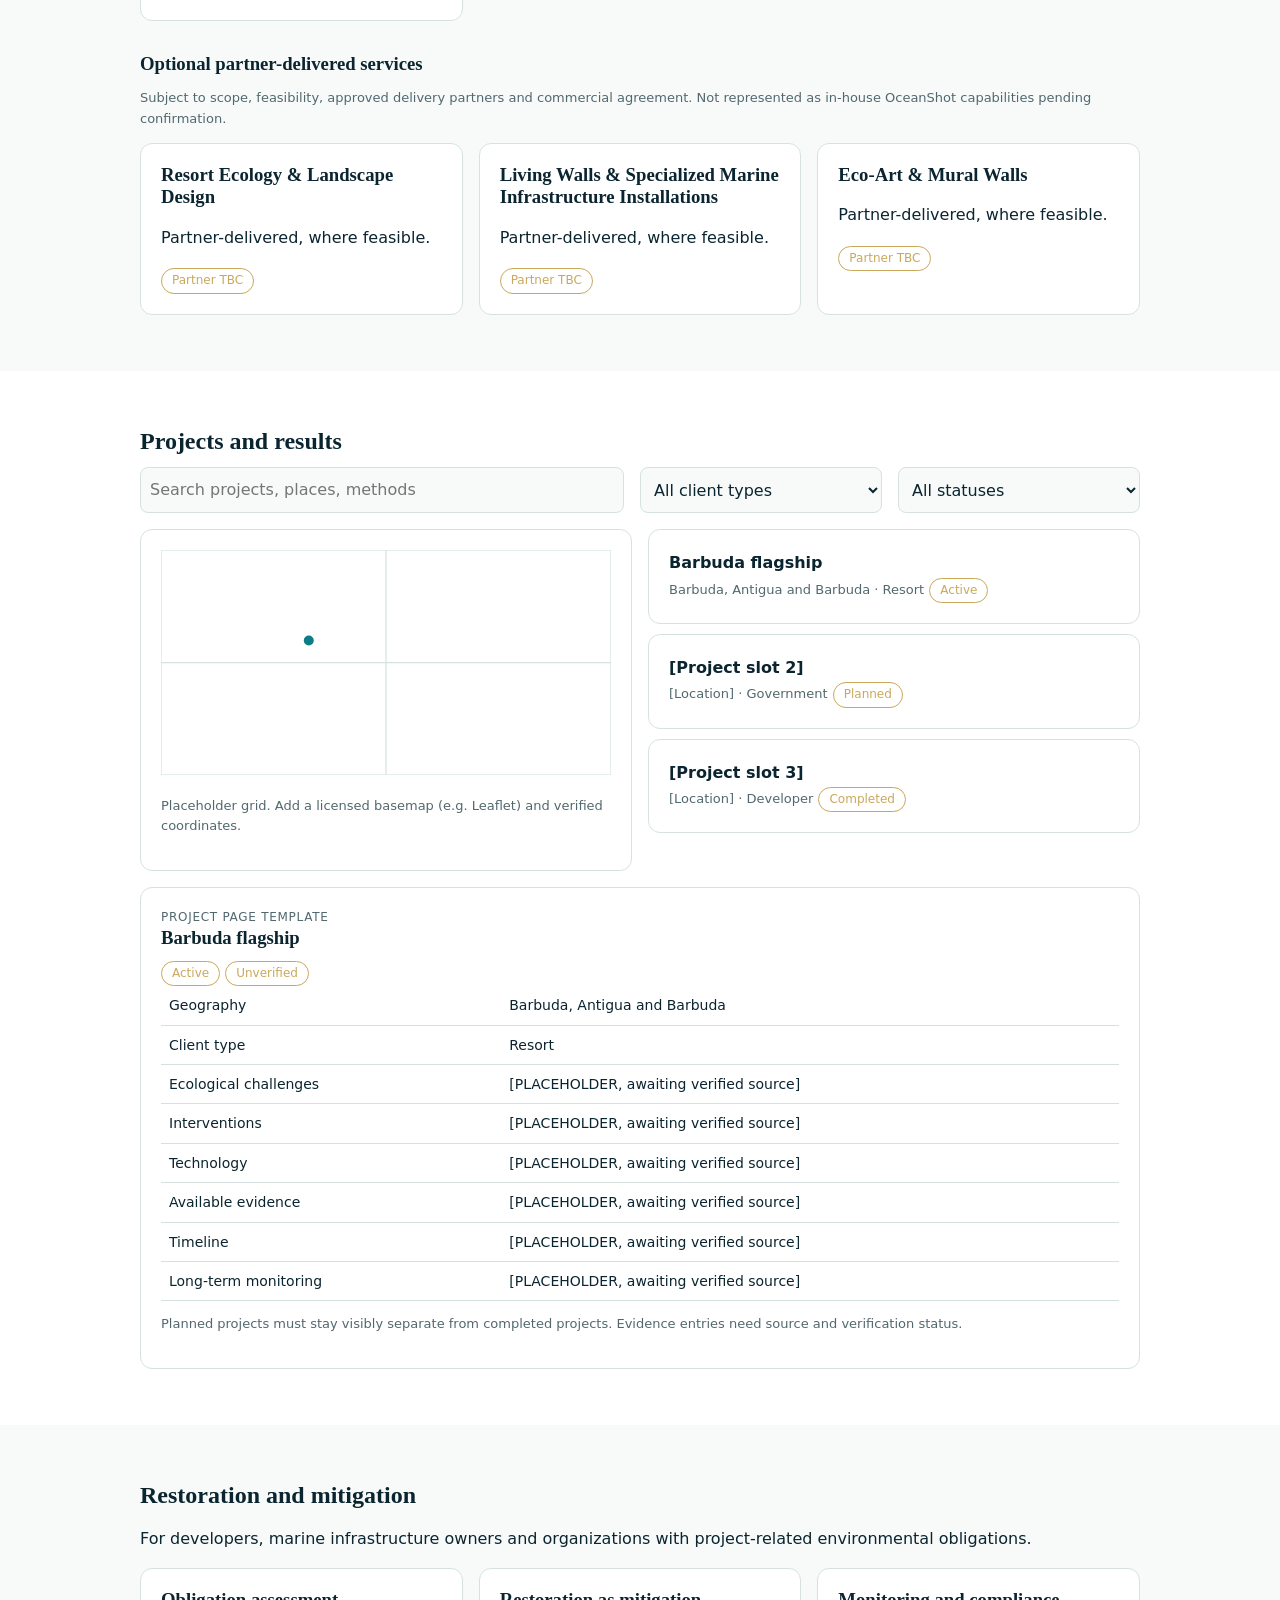
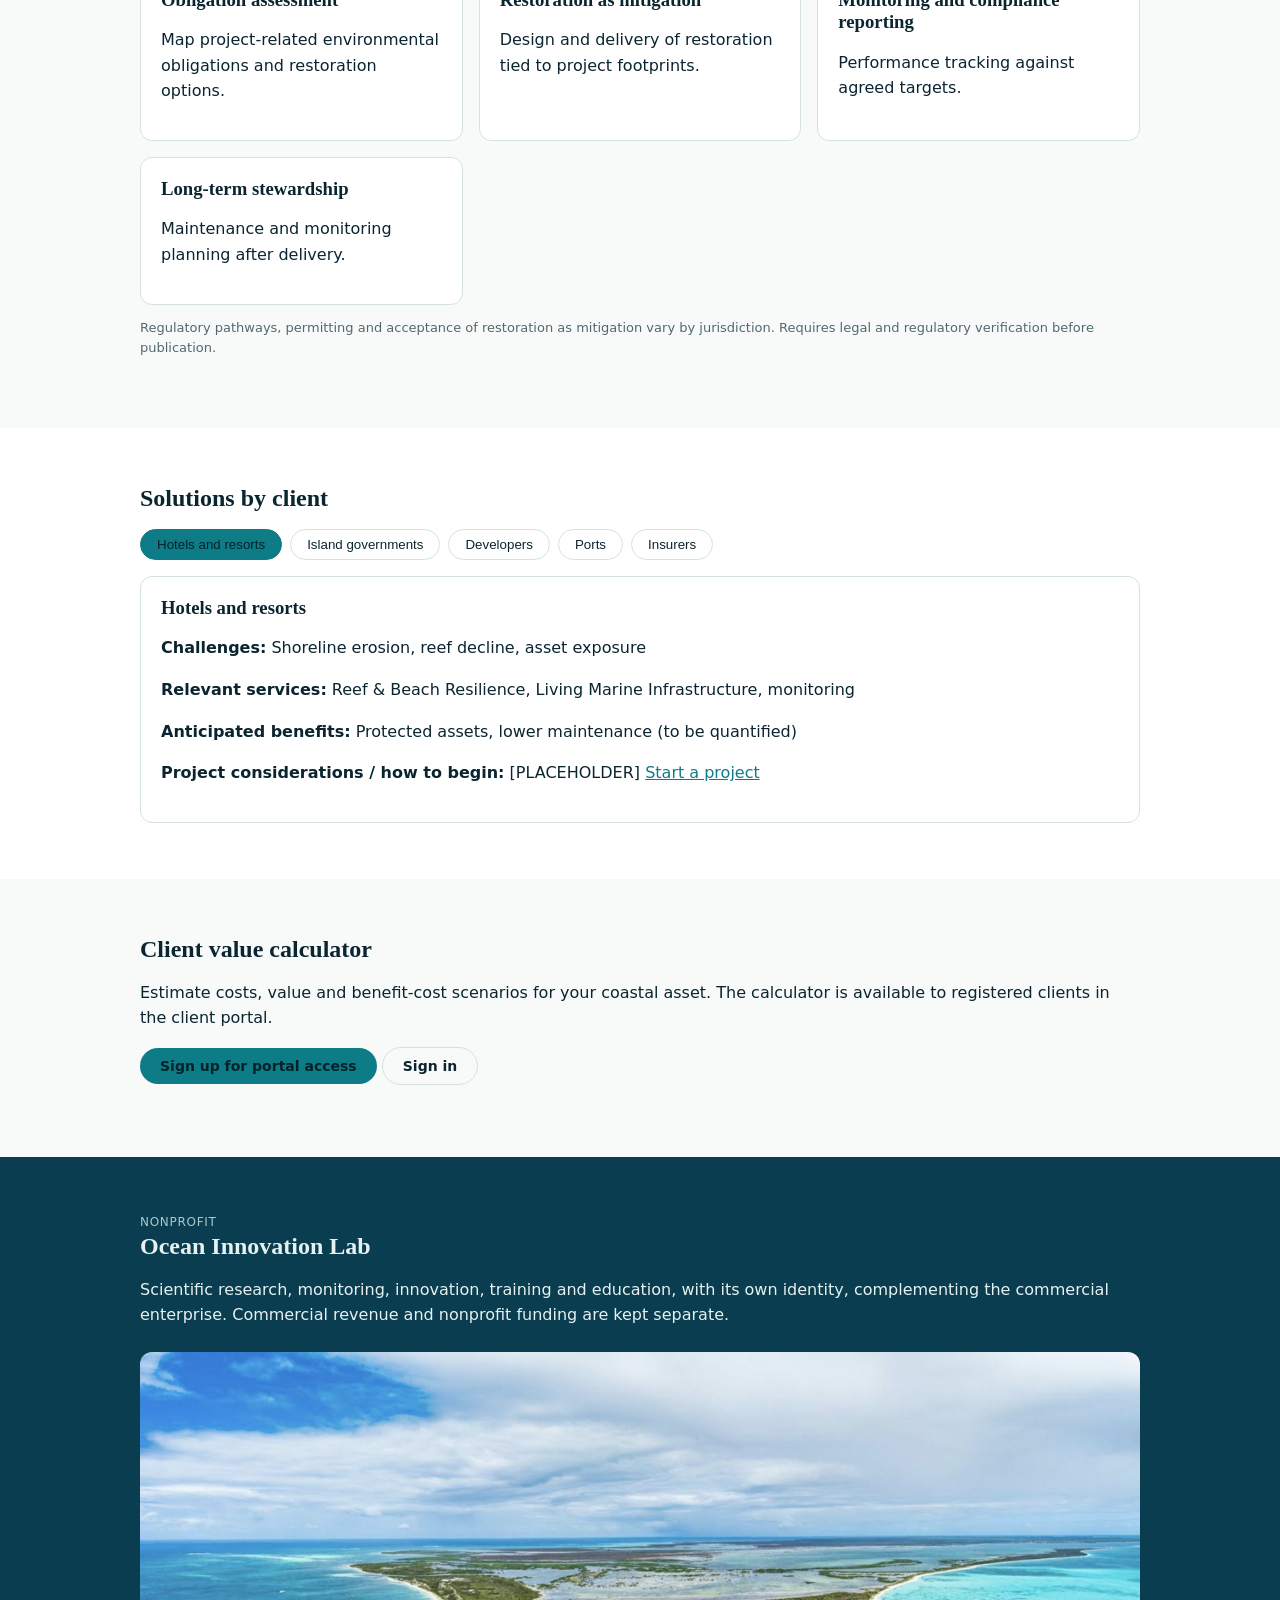
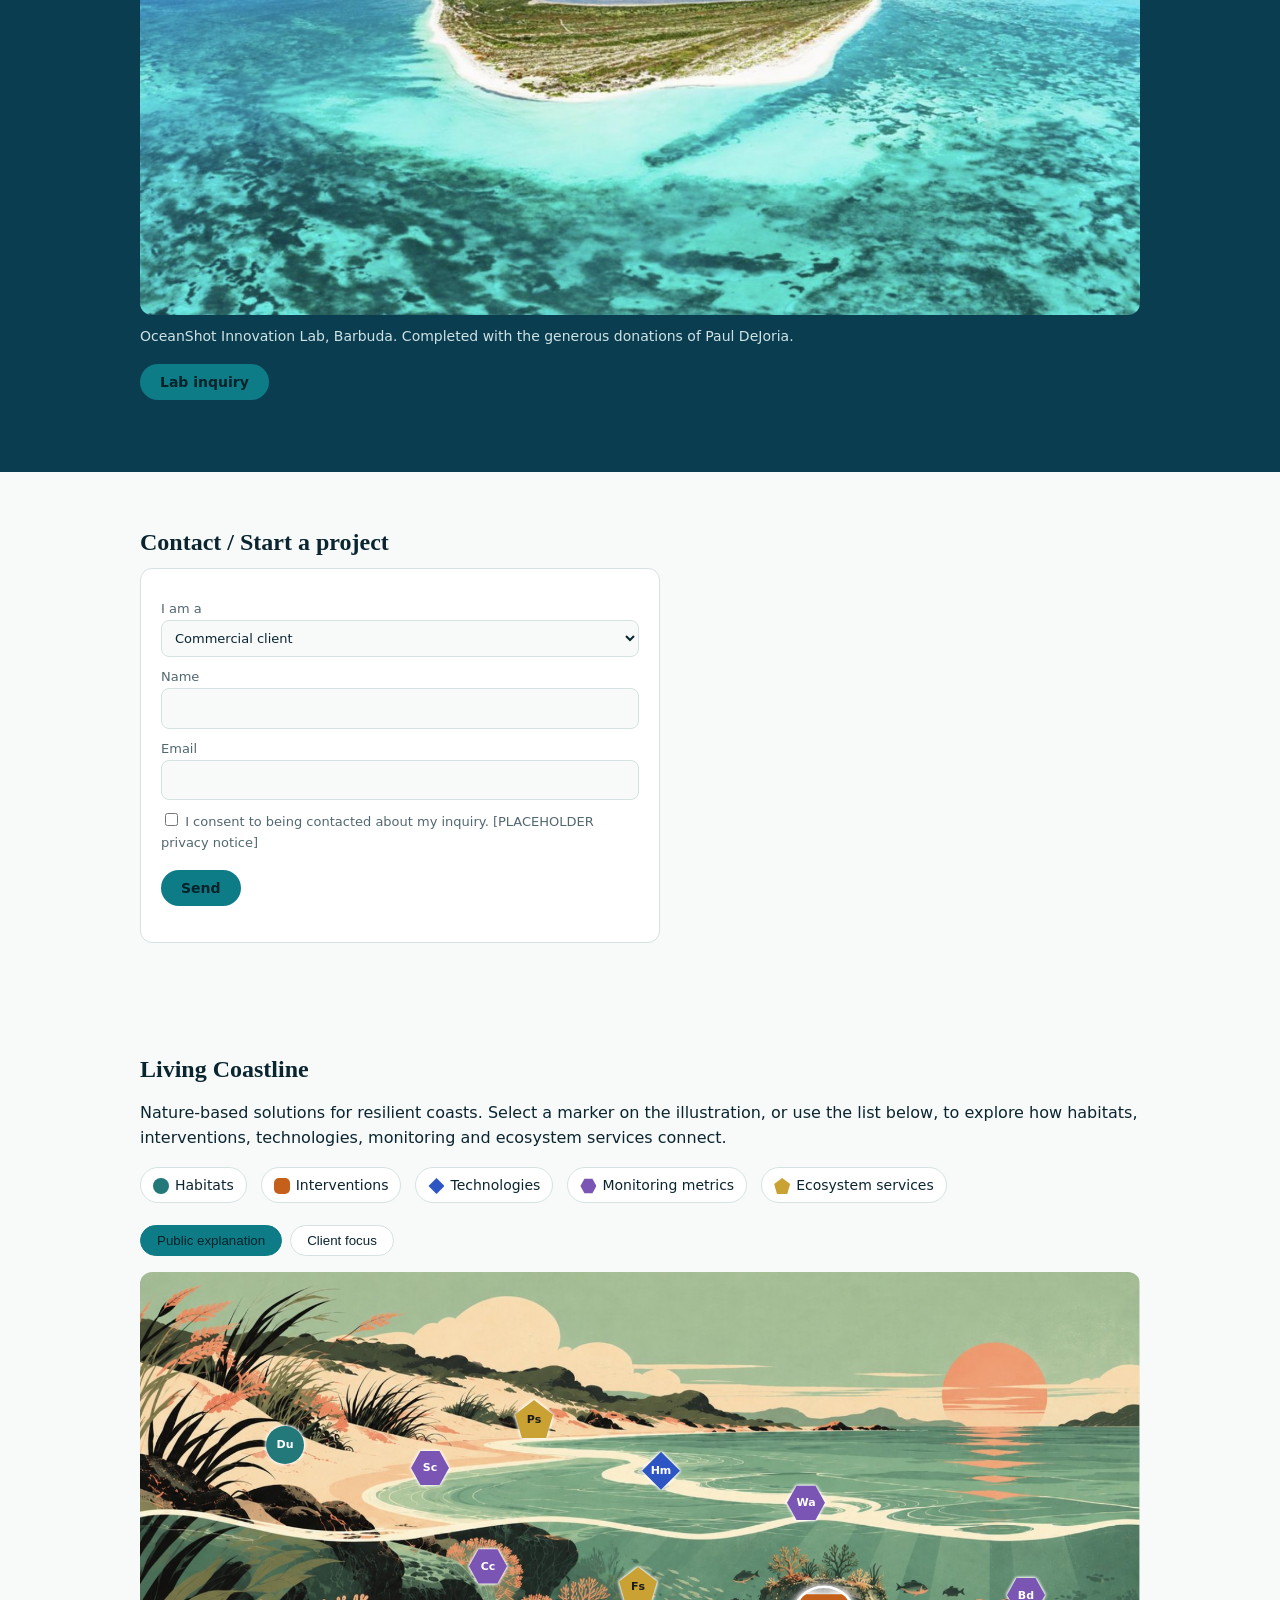
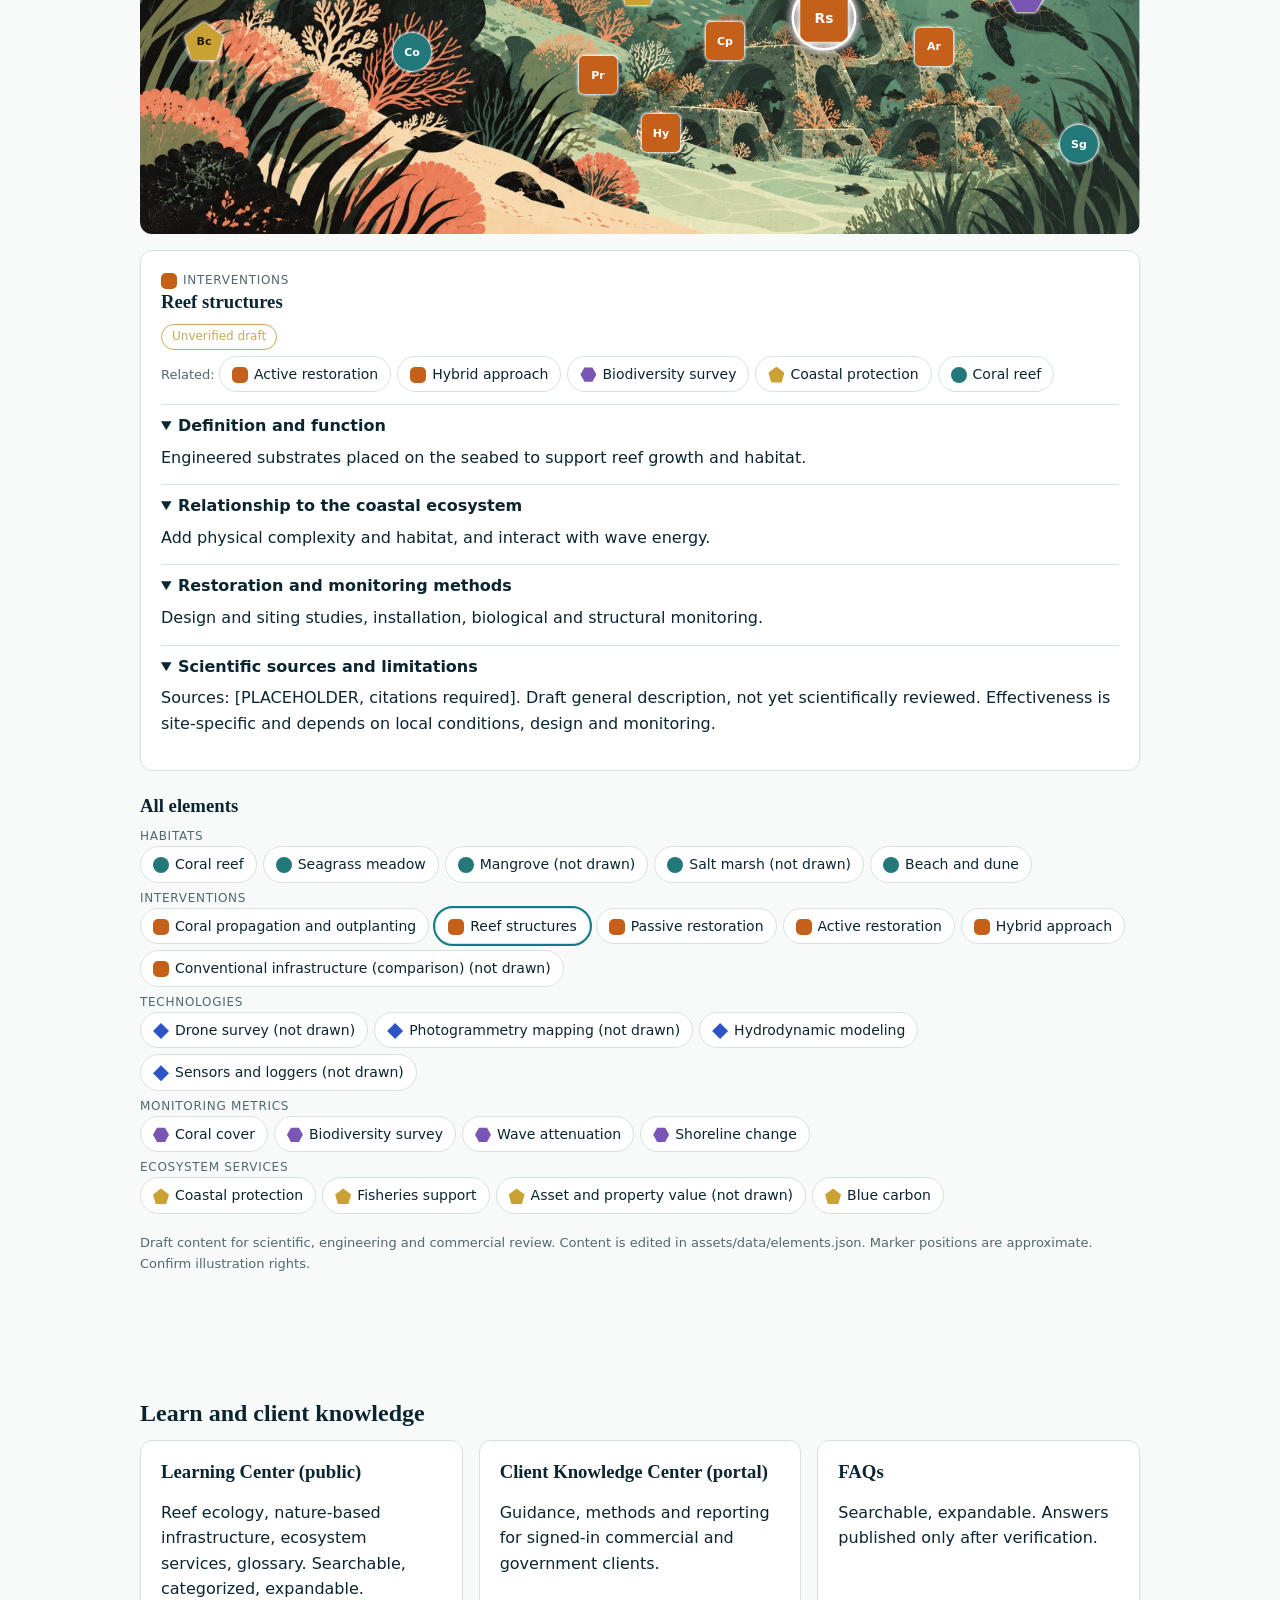
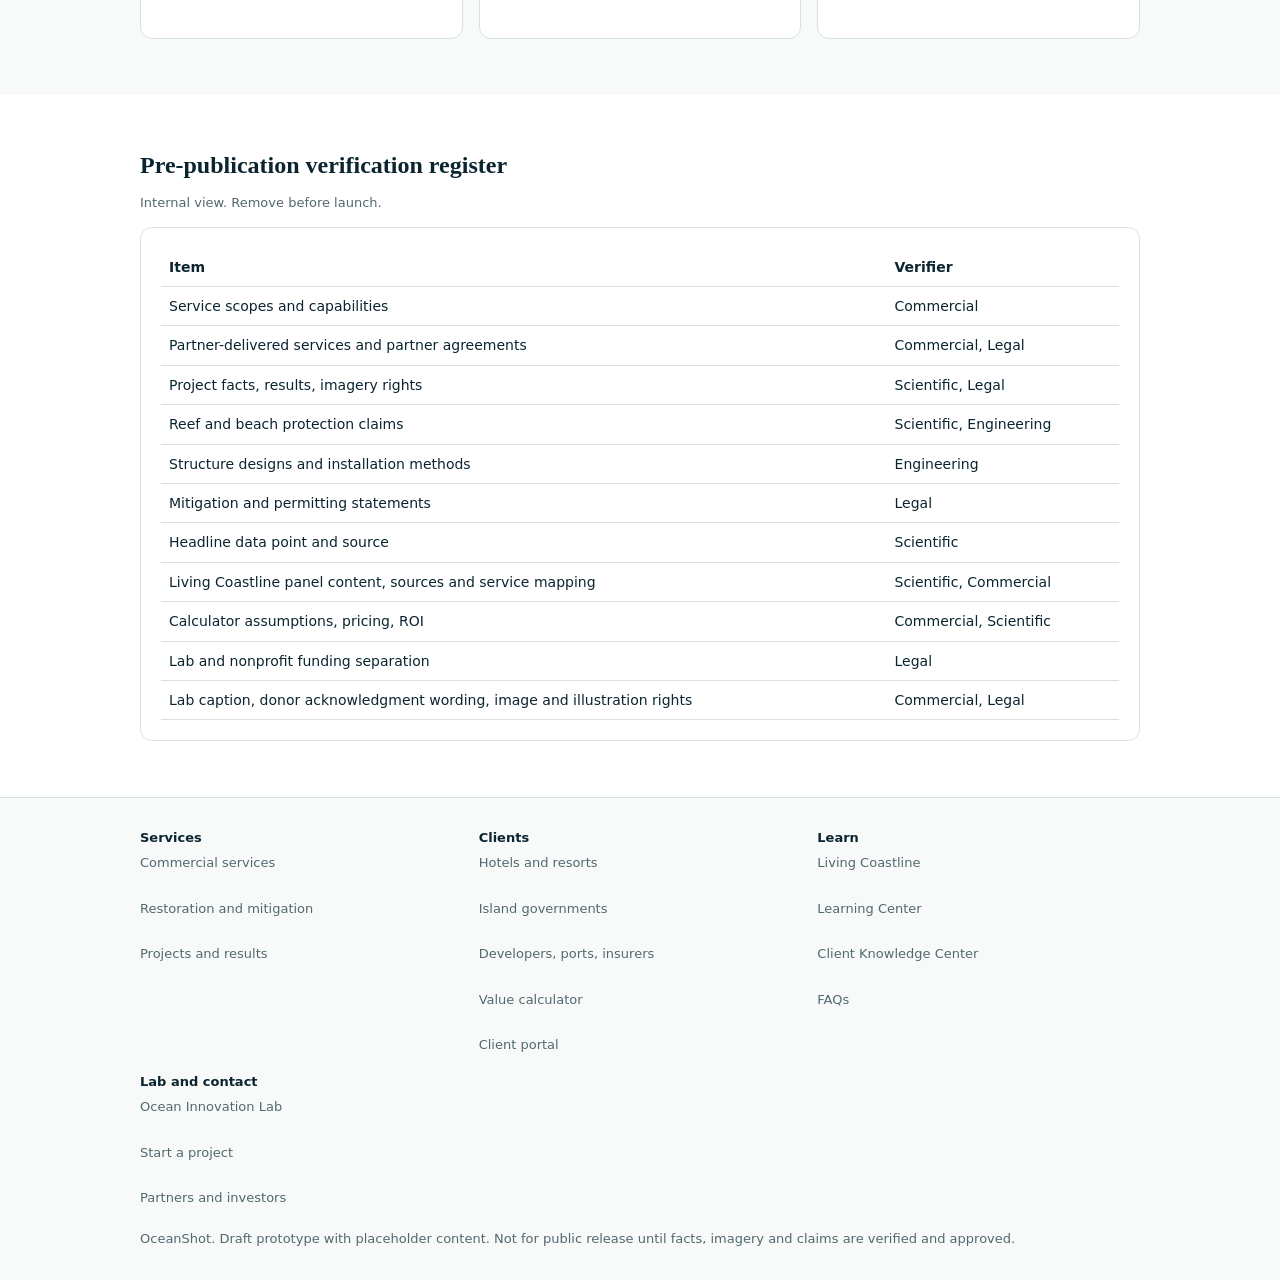
==== commit 0df78adf: "Add files via upload" ====
--- a/index.html
+++ b/index.html
@@ -89,35 +89,14 @@
 <div class="pane" id="p4"><div class="card"><p>Secure messaging with the OceanShot team. [Not connected]</p></div></div>
 </div></main>
 
-<section id="table"><div class="wrap"><h2>The Table of Living Coastal Infrastructure</h2>
-<p>Explore a cross-section of a living coastline. Select any labeled part of the scene, or a category, to see what it is and how it connects to OceanShot services.</p>
-<div class="lg" id="tlg"></div><svg id="sc" viewBox="0 0 800 420" width="100%" role="group" aria-label="Interactive coastal scene. Select a labeled part for details.">
-<defs><linearGradient id="sk" x1="0" y1="0" x2="0" y2="1"><stop offset="0" stop-color="#9fd3e6"/><stop offset="1" stop-color="#e6f5f7"/></linearGradient><linearGradient id="sw" x1="0" y1="0" x2="0" y2="1"><stop offset="0" stop-color="#2aa3b5"/><stop offset="1" stop-color="#0b4a63"/></linearGradient></defs>
-<rect width="800" height="172" fill="url(#sk)"/><rect y="170" width="800" height="250" fill="url(#sw)"/>
-<polygon points="330,172 430,235 560,300 800,332 800,420 330,420" fill="#c9b27c"/>
-<polygon points="0,140 200,122 300,148 332,172 330,420 0,420" fill="#a88f5d"/>
-<polygon points="0,140 200,122 300,148 332,172 0,172" fill="#5b9a55"/>
-<g data-i="21"><rect x="40" y="96" width="90" height="44" fill="#f1ede4"/><rect x="40" y="90" width="90" height="8" fill="#c4553b"/><g fill="#7fb8c9"><rect x="50" y="108" width="12" height="12"/><rect x="72" y="108" width="12" height="12"/><rect x="94" y="108" width="12" height="12"/><rect x="112" y="108" width="12" height="12"/></g></g>
-<g data-i="4"><ellipse cx="190" cy="140" rx="45" ry="16" fill="#e2cf9c"/><polygon points="260,150 332,172 270,172" fill="#e8d8a8"/></g>
-<g data-i="3"><path d="M215 152v-12M224 152v-16M233 152v-11M242 152v-15M251 152v-12" stroke="#d6e86a" stroke-width="2.5" fill="none"/></g>
-<g data-i="10"><rect x="302" y="150" width="12" height="40" fill="#8a8f96"/></g>
-<g data-i="2"><path d="M350 172l-6 14M362 172v16M374 172l6 14M390 172l-4 14M402 172l6 14" stroke="#6b4a2f" stroke-width="2.5" fill="none"/><g fill="#2f7d46"><circle cx="350" cy="160" r="12"/><circle cx="368" cy="154" r="14"/><circle cx="388" cy="158" r="13"/><circle cx="404" cy="162" r="10"/></g></g>
-<g data-i="1" id="sg" stroke="#47c26a" stroke-width="2.5" fill="none"></g>
-<g data-i="0" id="cr"></g>
-<g data-i="6"><rect x="705" y="304" width="22" height="26" fill="#7d8a93"/><rect x="731" y="310" width="22" height="22" fill="#8c98a0"/><rect x="757" y="306" width="22" height="26" fill="#7d8a93"/></g>
-<g data-i="5" stroke="#d9e8ef" fill="none" stroke-width="2"><path d="M525 285l10-14 10 14zM548 296l10-14 10 14z"/></g>
-<g data-i="11"><rect x="545" y="52" width="30" height="8" rx="3" fill="#2b3a42"/><circle cx="545" cy="50" r="6" fill="none" stroke="#2b3a42" stroke-width="2"/><circle cx="575" cy="50" r="6" fill="none" stroke="#2b3a42" stroke-width="2"/></g>
-<g data-i="12" stroke="#fff" stroke-dasharray="4 4" opacity=".8" fill="none"><path d="M560 62L500 168M560 62L620 168"/></g>
-<g data-i="13" stroke="#fff" opacity=".6" fill="none" stroke-width="1.5"><path d="M400 198q30-10 60 0t60 0M410 212q30-10 60 0t60 0"/></g>
-<g data-i="14"><rect x="696" y="160" width="12" height="16" fill="#e8a43a"/><line x1="702" y1="176" x2="702" y2="300" stroke="#e8a43a" stroke-dasharray="3 3"/></g>
-<g data-i="17" stroke="#fff" fill="none" stroke-width="2"><path d="M590 170q10-8 20 0t20 0t20 0t20 0"/></g>
-<g data-i="20" fill="#f6d26b"><ellipse cx="540" cy="225" rx="9" ry="4"/><ellipse cx="575" cy="238" rx="9" ry="4"/></g>
-<g data-i="18" stroke="#c4553b" stroke-dasharray="5 4" stroke-width="2"><line x1="332" y1="100" x2="332" y2="172"/></g>
-<g data-i="15" fill="none" stroke="#fff" stroke-width="2"><rect x="600" y="288" width="26" height="22"/></g>
-<text x="570" y="414" fill="#fff" font-size="11" opacity=".85">Restoration approaches</text>
-</svg>
-<div class="card" id="td" aria-live="polite"></div>
-<p class="note">Placeholder illustration, to be replaced by commissioned artwork. Definitions, evidence and service mappings are placeholders awaiting scientific and commercial verification.</p></div></section>
+<section id="table"><div class="wrap"><h2>Living Coastline</h2>
+<p>Nature-based solutions for resilient coasts. Select a marker on the illustration, or use the list below, to explore how habitats, interventions, technologies, monitoring and ecosystem services connect.</p>
+<div class="lg2" id="lg" role="group" aria-label="Filter by category"></div>
+<div class="ptabs" id="md" role="group" aria-label="Information view"><button class="on" data-m="public" aria-pressed="true">Public explanation</button><button data-m="client" aria-pressed="false">Client focus</button></div>
+<div class="sw"><div class="sc2" id="scn"><img src="assets/img/living-coastline.jpg" alt="Stylized illustration of a coastline cross-section: dunes and beach above the waterline, and below it corals, seagrass, an artificial reef structure, fish and a sea turtle."></div></div>
+<div id="td" class="card" aria-live="polite"></div>
+<h3 style="margin-top:24px">All elements</h3><div id="el"></div>
+<p class="note">Draft content for scientific, engineering and commercial review. Content is edited in assets/data/elements.json. Marker positions are approximate. Confirm illustration rights.</p></div></section>
 <section id="learn"><div class="wrap"><h2>Learn and client knowledge</h2><div class="grid">
 <div class="card"><h3>Learning Center (public)</h3><p>Reef ecology, nature-based infrastructure, ecosystem services, glossary. Searchable, categorized, expandable.</p></div>
 <div class="card"><h3>Client Knowledge Center (portal)</h3><p>Guidance, methods and reporting for signed-in commercial and government clients.</p></div>
@@ -126,7 +105,7 @@
 <footer><div class="wrap"><div class="grid" style="margin-bottom:20px">
 <div><b>Services</b><br><a href="#solutions" data-s>Commercial services</a><br><a href="#mitigation" data-s>Restoration and mitigation</a><br><a href="#projects" data-s>Projects and results</a></div>
 <div><b>Clients</b><br><a href="#clients" data-s>Hotels and resorts</a><br><a href="#clients" data-s>Island governments</a><br><a href="#clients" data-s>Developers, ports, insurers</a><br><a href="#" id="fcalc">Value calculator</a><br><a href="#" id="fport">Client portal</a></div>
-<div><b>Learn</b><br><a href="#table" data-s>Living coastal infrastructure table</a><br><a href="#learn" data-s>Learning Center</a><br><a href="#learn" data-s>Client Knowledge Center</a><br><a href="#learn" data-s>FAQs</a></div>
+<div><b>Learn</b><br><a href="#table" data-s>Living Coastline</a><br><a href="#learn" data-s>Learning Center</a><br><a href="#learn" data-s>Client Knowledge Center</a><br><a href="#learn" data-s>FAQs</a></div>
 <div><b>Lab and contact</b><br><a href="#lab" data-s>Ocean Innovation Lab</a><br><a href="#contact" data-s>Start a project</a><br><a href="#contact" data-s>Partners and investors</a></div></div>
 OceanShot. Draft prototype with placeholder content. Not for public release until facts, imagery and claims are verified and approved.</div></footer>
 </body></html>
--- a/assets/css/styles.css
+++ b/assets/css/styles.css
@@ -41,3 +41,17 @@
 #sc{display:block;border:1px solid var(--line);border-radius:12px;margin:16px 0}#sc [data-i]{cursor:pointer}#sc .dim{opacity:.2}#sc .on{filter:drop-shadow(0 0 4px #fff)}#sc .bd:focus-visible circle{stroke:#000;stroke-width:3}
 
 .lab figure{margin:24px 0 0}.lab img{width:100%;height:auto;border-radius:12px;display:block}.lab figcaption{font-size:14px;margin-top:10px;color:#cfe3e5}
+.sw{overflow-x:auto;margin:16px 0}.sw #sc{margin:0}#chips{display:flex;gap:8px;flex-wrap:wrap;margin-bottom:12px}#chips button{border:1px solid var(--line);border-left:6px solid var(--c);background:var(--surf);color:var(--ink);padding:5px 10px;border-radius:6px;cursor:pointer;font:inherit;font-size:13px}#chips button.on{outline:2px solid var(--teal)}#chips .dim{opacity:.3}
+
+.sc2{position:relative;min-width:900px}.sc2 img{width:100%;height:auto;display:block;border-radius:12px}
+.hs{position:absolute;width:3.8%;min-width:30px;aspect-ratio:1;transform:translate(-50%,-50%);filter:drop-shadow(0 0 1.5px #fff) drop-shadow(0 0 1.5px #fff)}
+.hs button{width:100%;height:100%;border:0;padding:0;background:var(--c);color:var(--k,#fff);font:700 11px system-ui;cursor:pointer;display:block}
+.hs.on,.hs:focus-within{z-index:3;filter:drop-shadow(0 0 3px #fff) drop-shadow(0 0 3px #fff) drop-shadow(0 0 5px #000)}.hs.on{transform:translate(-50%,-50%) scale(1.25)}
+.hs button:focus-visible{outline:none}.hs.dim{opacity:.22}
+.hs.ft::after{content:"";position:absolute;inset:-7px;border:2px solid #fff;border-radius:50%;animation:pl 2s ease-out infinite;pointer-events:none}
+@keyframes pl{from{transform:scale(.8);opacity:1}to{transform:scale(1.4);opacity:0}}
+@media (prefers-reduced-motion:reduce){.hs.ft::after{animation:none}}
+.s-circle{border-radius:50%}.s-square{border-radius:5px}.s-diamond{clip-path:polygon(50% 0,100% 50%,50% 100%,0 50%)}.s-hex{clip-path:polygon(25% 5%,75% 5%,100% 50%,75% 95%,25% 95%,0 50%)}.s-pent{clip-path:polygon(50% 0,100% 38%,82% 100%,18% 100%,0 38%)}
+.gl{display:inline-block;width:16px;height:16px;background:var(--c);vertical-align:middle;margin-right:6px}
+.lg2{display:flex;gap:8px;flex-wrap:wrap;margin:12px 0}.lg2 button,.chip{border:1px solid var(--line);background:var(--surf);color:var(--ink);padding:6px 12px;border-radius:999px;cursor:pointer;font:inherit;font-size:14px;margin:0 6px 6px 0}.lg2 button[aria-pressed=true],.chip.on{outline:2px solid var(--teal)}.chip.dim{opacity:.3}
+#td details{border-top:1px solid var(--line);padding:8px 0}#td summary{cursor:pointer;font-weight:600}#td p{margin:6px 0}
